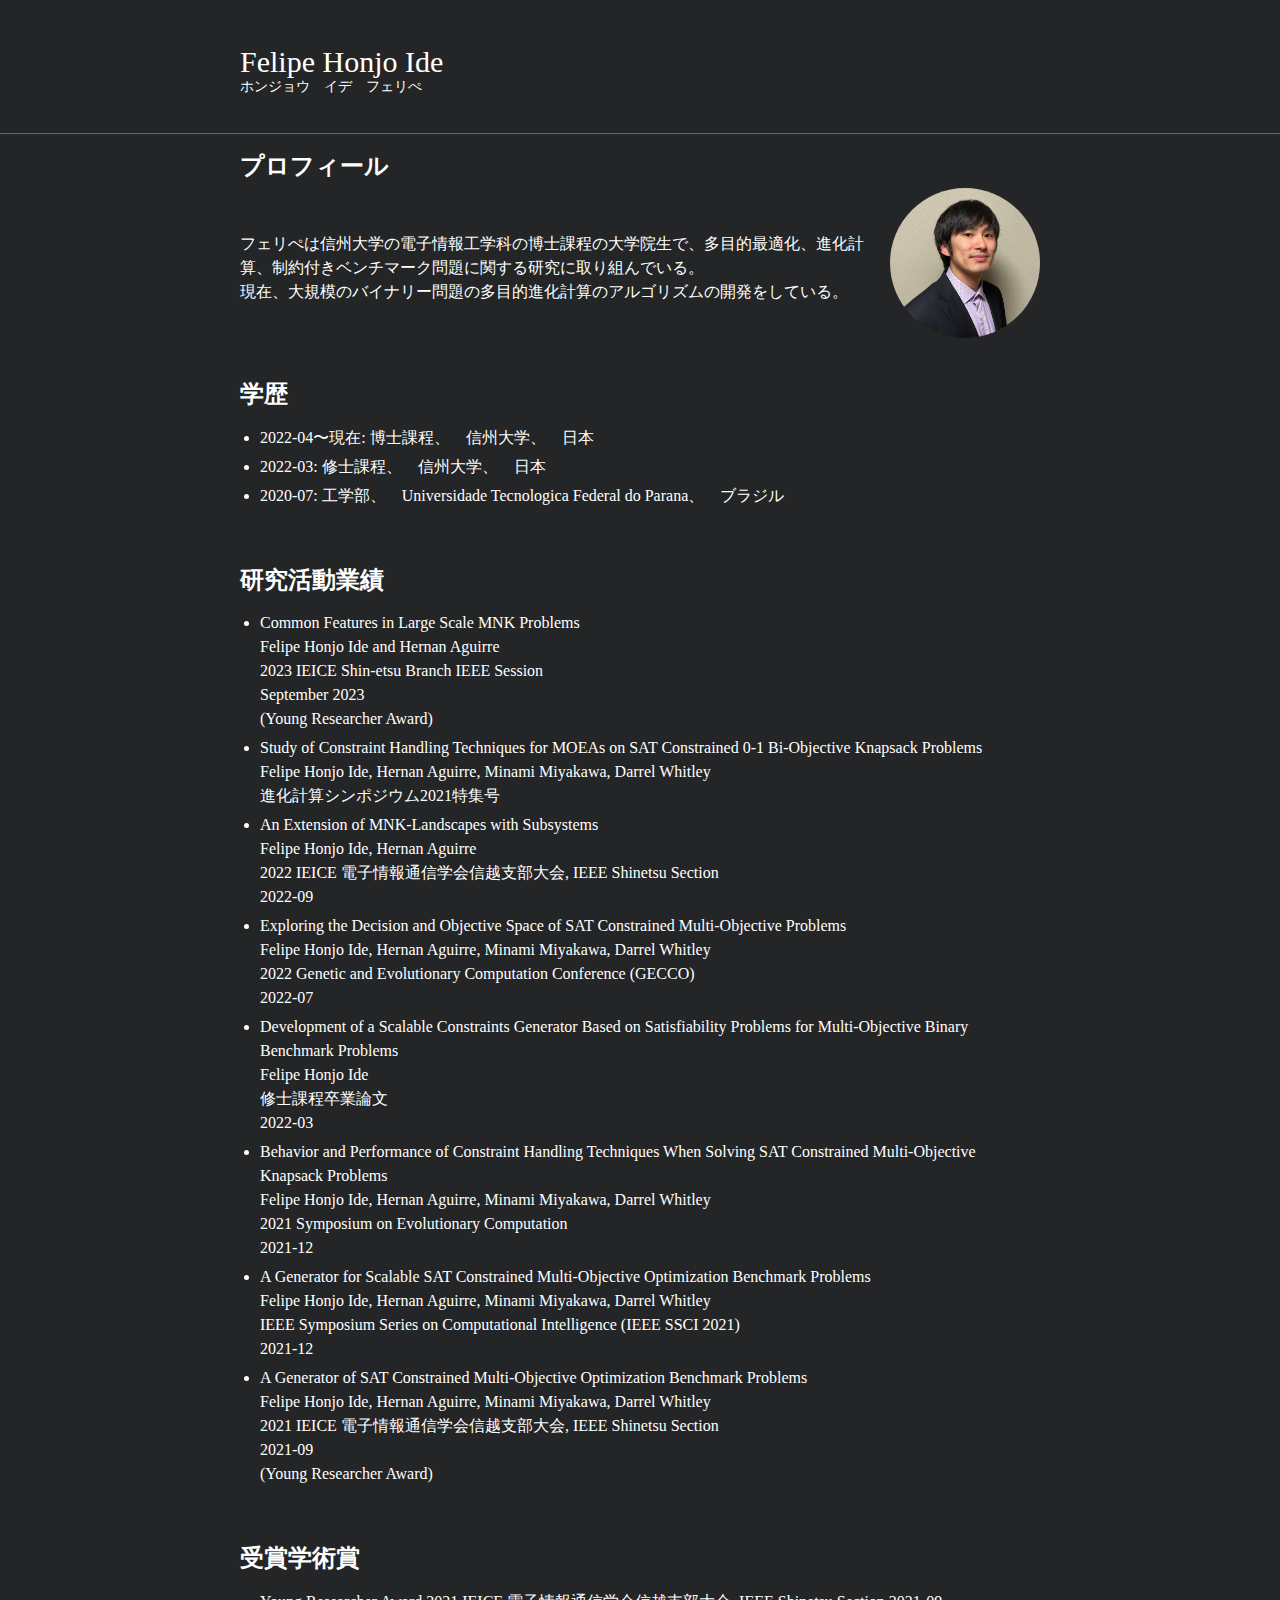
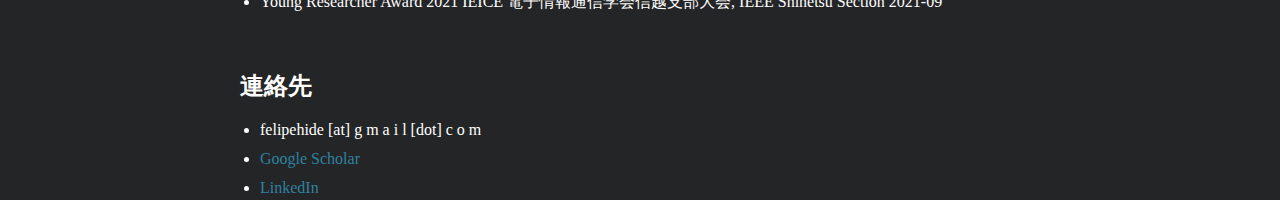
==== jp.html @ 53becaa8 "Add Shinetsu 2023" ====
<!DOCTYPE html>
<html lang="en">
<head>
    <title>Felipe Honjo Ide</title>

    <meta charset="utf-8">
    <meta name="viewport" content="width=device-width, initial-scale=1">
    <meta name="keywords" content="blog, accent, , Felipe Honjo Ide">
    <meta name="author" content="">
    <meta name="description" content="">
    
    <link href='https://fonts.googleapis.com/css?family=Open+Sans' rel='stylesheet' type='text/css'>
    <link rel="alternate" type="application/rss+xml" title="Felipe Honjo Ide RSS" href="/feed.xml" />
    <!-- <link rel="stylesheet" href="https://felipehide.github.io//css/main.scss"> -->
    <link rel="stylesheet" href="css/main.css">

</head>
<body>
    <div class="wrapper">
        <div class="navbar container">
            <a 
                id="author-name" class="alignable pull-left" href="https://felipehide.github.io/">
                Felipe Honjo Ide
            </a>
                <br>    
            <div class="alignable pull-left" style="font-size:90%">ホンジョウ　イデ　フェリぺ</div>
        </div>
        <div style="clear:both"></div>
        <hr>
        <div class="container content">
        <h2 id="summary">プロフィール</h2>
        <div class="about">
            <div>
                フェリぺは信州大学の電子情報工学科の博士課程の大学院生で、多目的最適化、進化計算、制約付きベンチマーク問題に関する研究に取り組んでいる。
                <br>
                現在、大規模のバイナリー問題の多目的進化計算のアルゴリズムの開発をしている。<br>
                <!-- PhD student in Electrical and Computer Engineering at Shinshu University in Japan. <br>
                    Received a Bachelor degree in Electronic Engineering from Federal University of Technology – Paraná (UTFPR), in Brazil <br>
                    Received a Masters degree in Electrical and Computer Engineering Engineering from Shinshu University, in Japan. <br>
                    Studied as an exchange student for one year at Shibaura Institute of Technology, in Japan during the undergraduate course. <br>
                    Working with Multi-Objective Optimization, Evolutionary Computation and Constrained Benchmark Problems. <br> -->
            </div>
                <div><img class="profile-picture" src="profile.jpg" /></div>
        </div>
        <br>
        <h2 id="news">学歴</h2>
            <ul>
                <li>2022-04〜現在: 博士課程、　信州大学、　日本</li>
                <li>2022-03: 修士課程、　信州大学、　日本</li>
                <li>2020-07: 工学部、　Universidade Tecnologica Federal do Parana、　ブラジル</li>
            </ul>
        <br>
        <h2 id="news">研究活動業績</h2>
        <ul>
            <li>
                Common Features in Large Scale MNK Problems<br>
                Felipe Honjo Ide and Hernan Aguirre<br>
                2023 IEICE Shin-etsu Branch IEEE Session <br>
                September 2023<br>
                (Young Researcher Award)<br>
            </li>
            <li>
                Study of Constraint Handling Techniques for MOEAs on SAT Constrained 0-1 Bi-Objective Knapsack Problems<br>
                Felipe Honjo Ide, Hernan Aguirre, Minami Miyakawa, Darrel Whitley<br>
                進化計算シンポジウム2021特集号<br>
            </li>
            <li>
                An Extension of MNK-Landscapes with Subsystems<br>
                Felipe Honjo Ide, Hernan Aguirre<br>
                2022 IEICE 電子情報通信学会信越支部大会, IEEE Shinetsu Section<br>
                2022-09<br>
            </li>
            <li>
                Exploring the Decision and Objective Space of SAT Constrained Multi-Objective Problems<br>
                Felipe Honjo Ide, Hernan Aguirre, Minami Miyakawa, Darrel Whitley<br>
                2022 Genetic and Evolutionary Computation Conference (GECCO)<br>
                2022-07<br>
            </li>
            <li>
                Development of a Scalable Constraints Generator Based on Satisfiability Problems for Multi-Objective Binary Benchmark Problems<br>
                Felipe Honjo Ide<br>
                修士課程卒業論文<br>
                2022-03<br>
            </li>
            <li>
                Behavior and Performance of Constraint Handling Techniques When Solving SAT Constrained Multi-Objective Knapsack Problems<br>
                Felipe Honjo Ide, Hernan Aguirre, Minami Miyakawa, Darrel Whitley<br>
                2021 Symposium on Evolutionary Computation<br>
                2021-12<br>
            </li>
            <li>
                A Generator for Scalable SAT Constrained Multi-Objective Optimization Benchmark Problems<br>
                Felipe Honjo Ide, Hernan Aguirre, Minami Miyakawa, Darrel Whitley<br>
                IEEE Symposium Series on Computational Intelligence (IEEE SSCI 2021)<br>
                2021-12<br>
            </li>
            <li>    
                A Generator of SAT Constrained Multi-Objective Optimization Benchmark Problems<br>
                Felipe Honjo Ide, Hernan Aguirre, Minami Miyakawa, Darrel Whitley<br>
                2021 IEICE 電子情報通信学会信越支部大会, IEEE Shinetsu Section<br>
                2021-09<br>
                (Young Researcher Award)<br>
            </li>
        </ul>
        <br>
        <h2 id="news">受賞学術賞</h2>
        <ul>
            <li>
                Young Researcher Award
                2021 IEICE 電子情報通信学会信越支部大会, IEEE Shinetsu Section
                2021-09
            </li>
        </ul>
        <br>
        <h2 id="contact">連絡先</h2>

        <ul>
            <li>felipehide [at] g m a i l [dot] c o m</li>
            <li><a href="https://scholar.google.com/citations?user=35aA8fUAAAAJ">Google Scholar</a></li>
            <li><a href="https://www.linkedin.com/in/felipe-honjo-ide-789574168/">LinkedIn</a></li>
        </ul>
        </div>
        
    </div>
      
    <script>
        (function(i,s,o,g,r,a,m){i['GoogleAnalyticsObject']=r;i[r]=i[r]||function(){
        (i[r].q=i[r].q||[]).push(arguments)},i[r].l=1*new Date();a=s.createElement(o),
        m=s.getElementsByTagName(o)[0];a.async=1;a.src=g;m.parentNode.insertBefore(a,m)
        })(window,document,'script','//www.google-analytics.com/analytics.js','ga');
        ga('create', 'UA-76569933-2', 'auto');
        ga('send', 'pageview');
    </script>
</body>
---- css/main.css ----
/*
 * Customization Variables
 */
/*
 * Build Variables, don't touch
 */
/*
 * Customization Variables
 */
/*
 * Build Variables, don't touch
 */
/*
 * Basic
 */
html {
  height: 100%;
  margin: 0;
  padding: 0;
}

body {
  margin: 0;
  height: 100%;
  background-color: #242526;
  color: #FFFFFF;
  line-height: 24px;
}

a {
  text-decoration: none;
  color: #3081a0;
}

a:hover {
  text-decoration: underline;
}

hr {
  border: 0;
  height: 0;
  border-top: 1px solid rgba(0, 0, 0, 0.1);
  border-bottom: 1px solid rgba(255, 255, 255, 0.3);
}

/*
 * Navbar
 */
#author-name {
  font-size: 30px;
  color: #FFFFFF;
  display: inline-block;
}

.navbar {
  padding: 50px 0 50px 0;
}

.navbar-ul {
  display: inline-block;
  margin: 0;
  padding: 5px 0 5px 0;
  margin-left: 20px;
}

.nav-list {
  list-style-type: none;
  margin: 0 5px 0 10px;
}

.alignable, .pull-right, .pull-left {
  display: inline-block;
}

.pull-left {
  float: left;
}

.pull-right {
  float: right;
}

.profile-picture {
  height: 150px;
  width: 150px;
  position: relative;
  margin: -10px 0 0 15px;
  float: right;
  border-radius: 50%;
}
p .profile-picture {
  padding: 0;
  margin: 0;
}
@media (max-width: 480px) {
  .profile-picture img {
    margin-top: -5px;
  }
}

/* Divs */
.container {
  max-width: 800px;
  margin: auto;
}

.wrapper {
  min-height: 100%;
}

.about {
  display: flex;
  align-items: center;
  justify-content: center;
}

/* Mobile */
@media (max-width: 800px) {
  .container {
    max-width: 600px;
    transition: 0.3s ease all;
  }
}
@media (max-width: 650px) {
  .container {
    max-width: 83%;
  }

  .navbar-ul {
    margin-top: 5px;
  }
}
@media (max-width: 580px) {
  #author-name {
    display: inline-block;
  }
}
/*
 * Customization Variables
 */
/*
 * Build Variables, don't touch
 */
.content a:hover {
  text-decoration: underline;
}
.content ol {
  counter-reset: list;
}
.content ol > li {
  list-style-position: none;
  position: relative;
  list-style: none;
  margin-top: 5px;
  margin-bottom: 5px;
}
.content ul > li {
  margin: 5px 0 5px 0;
}
.content ul {
  padding: 0 20px 0 20px;
}
.content ol {
  padding: 0 30px 0 30px;
}
.content ol > li:before {
  content: "[" counter(list, decimal) "] ";
  counter-increment: list;
  position: absolute;
  left: -30px;
}
.content blockquote {
  border-left: 5px solid #333333;
  margin: 20px 0 20px 0;
  padding: 2px 8px 2px 8px;
  font-style: italic;
}
.content .profile-picture {
  height: 150px;
  width: 150px;
  position: relative;
  margin: -10px 0 0 15px;
  float: right;
  border-radius: 50%;
}
p .content .profile-picture {
  padding: 0;
  margin: 0;
}
@media (max-width: 480px) {
  .content .profile-picture img {
    margin-top: -5px;
  }
}
.content img {
  text-align: center;
  width: 100%;
}

table {
  margin: 15px 0;
  border-collapse: collapse;
  width: 100%;
  padding: 0;
}

table tr {
  border-top: 1px solid #cccccc;
  background-color: white;
  margin: 0;
  padding: 0;
}

table tr:nth-child(2n) {
  background-color: #f8f8f8;
}

table tr th {
  font-weight: bold;
  border: 1px solid #cccccc;
  text-align: left;
  margin: 0;
  padding: 6px 13px;
}

table tr td {
  border: 1px solid #cccccc;
  text-align: left;
  margin: 0;
  padding: 6px 13px;
}

table tr th :first-child, table tr td :first-child {
  margin: 0;
}

table tr th :last-child, table tr td :last-child {
  margin: 0;
}

/*
 * Customization Variables
 */
/*
 * Build Variables, don't touch
 */
.content a:hover {
  text-decoration: underline;
}
.content ol {
  counter-reset: list;
}
.content ol > li {
  list-style-position: none;
  position: relative;
  list-style: none;
  margin-top: 5px;
  margin-bottom: 5px;
}
.content ul > li {
  margin: 5px 0 5px 0;
}
.content ul {
  padding: 0 20px 0 20px;
}
.content ol {
  padding: 0 30px 0 30px;
}
.content ol > li:before {
  content: "[" counter(list, decimal) "] ";
  counter-increment: list;
  position: absolute;
  left: -30px;
}
.content blockquote {
  border-left: 5px solid #333333;
  margin: 20px 0 20px 0;
  padding: 2px 8px 2px 8px;
  font-style: italic;
}
.content .profile-picture {
  height: 150px;
  width: 150px;
  position: relative;
  margin: -10px 0 0 15px;
  float: right;
  border-radius: 50%;
}
p .content .profile-picture {
  padding: 0;
  margin: 0;
}
@media (max-width: 480px) {
  .content .profile-picture img {
    margin-top: -5px;
  }
}
.content img {
  text-align: center;
  width: 100%;
}

table {
  margin: 15px 0;
  border-collapse: collapse;
  width: 100%;
  padding: 0;
}

table tr {
  border-top: 1px solid #cccccc;
  background-color: white;
  margin: 0;
  padding: 0;
}

table tr:nth-child(2n) {
  background-color: #f8f8f8;
}

table tr th {
  font-weight: bold;
  border: 1px solid #cccccc;
  text-align: left;
  margin: 0;
  padding: 6px 13px;
}

table tr td {
  border: 1px solid #cccccc;
  text-align: left;
  margin: 0;
  padding: 6px 13px;
}

table tr th :first-child, table tr td :first-child {
  margin: 0;
}

table tr th :last-child, table tr td :last-child {
  margin: 0;
}

/*# sourceMappingURL=main.css.map */
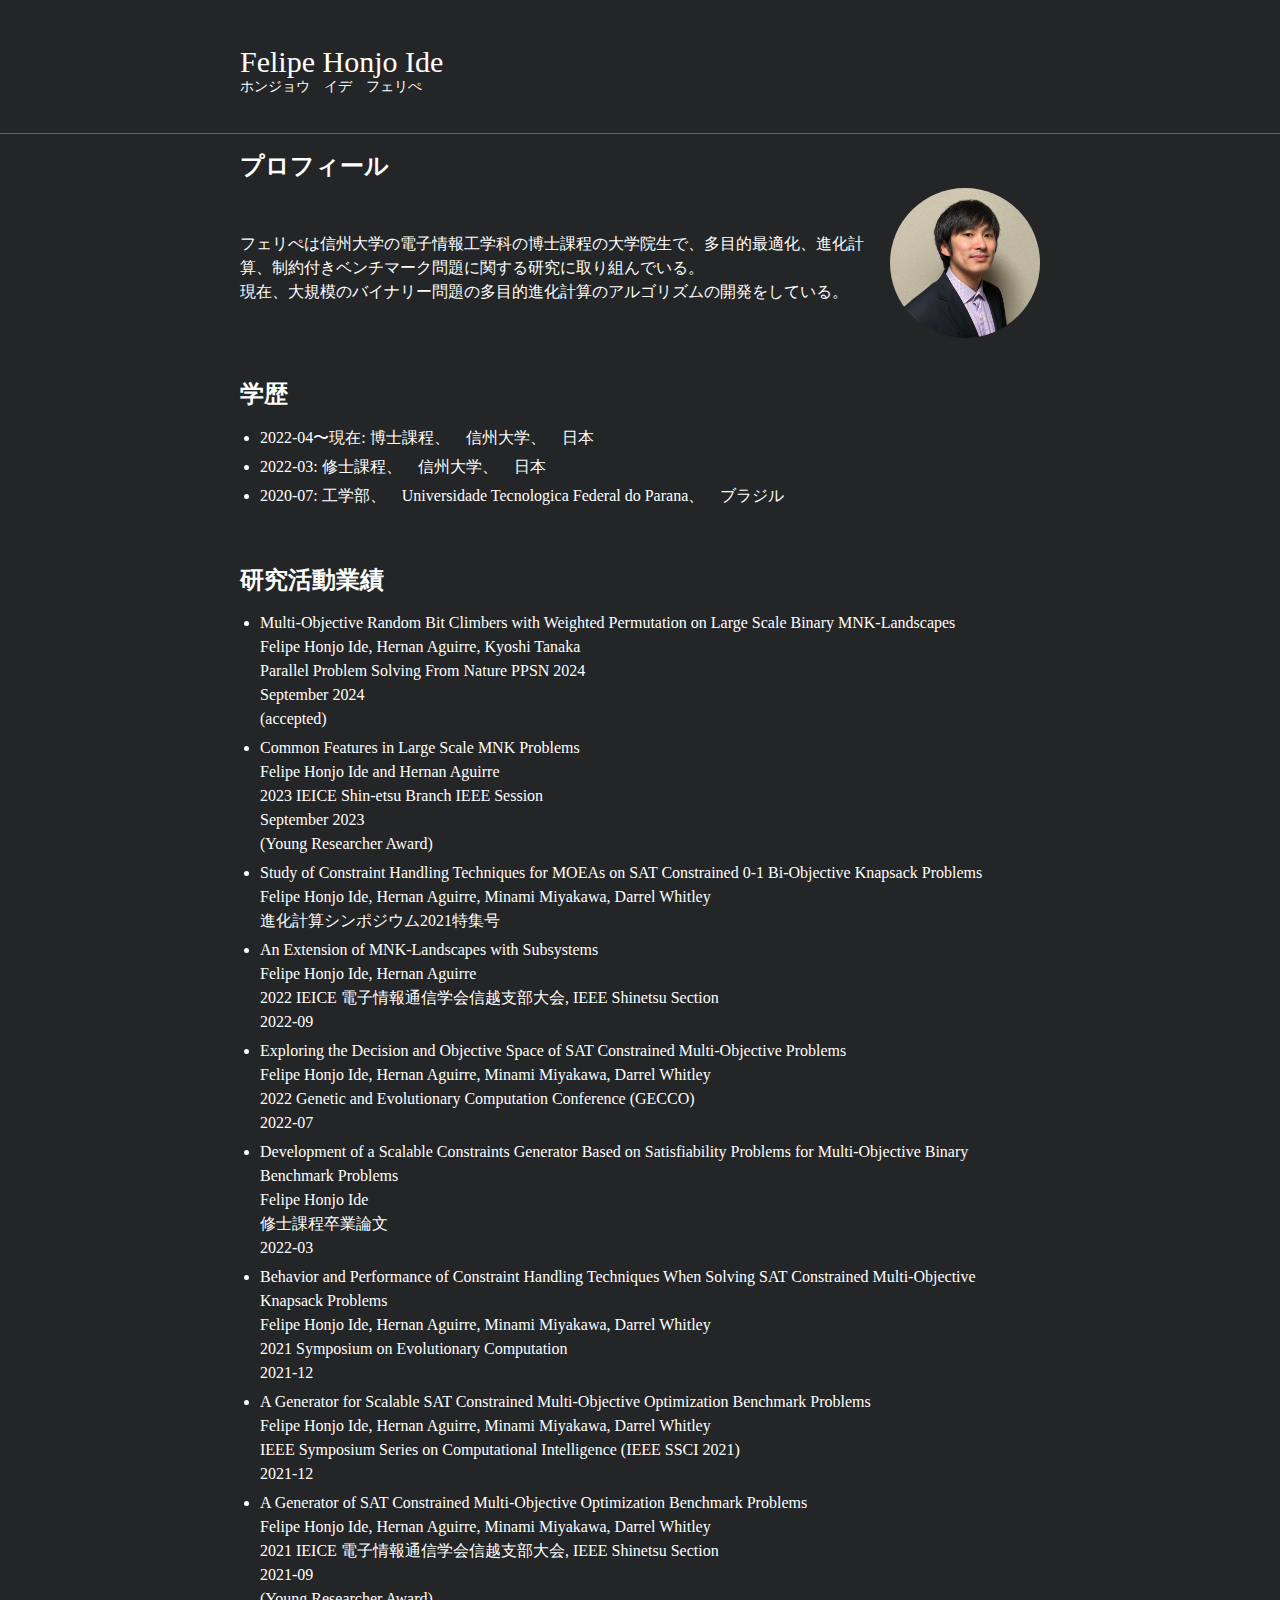
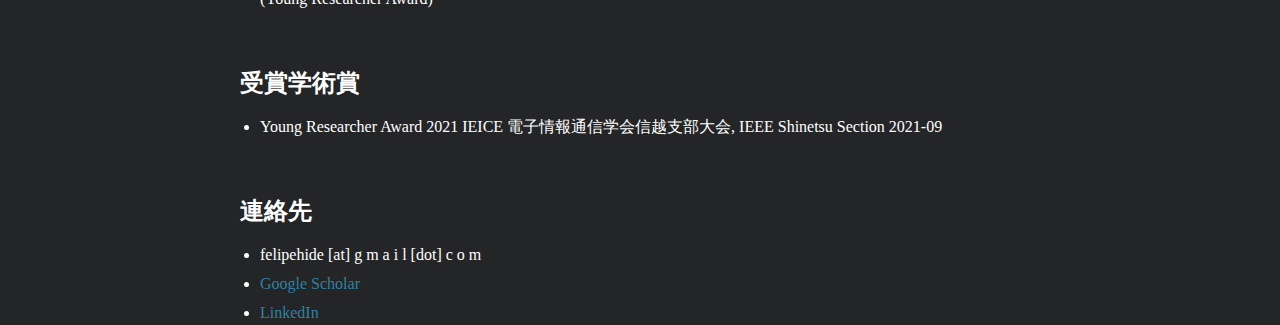
==== commit d229c93b: "add ppsn" ====
--- a/jp.html
+++ b/jp.html
@@ -52,6 +52,13 @@
         <br>
         <h2 id="news">研究活動業績</h2>
         <ul>
+            <li>
+                Multi-Objective Random Bit Climbers with Weighted Permutation on Large Scale Binary MNK-Landscapes<br>
+                Felipe Honjo Ide, Hernan Aguirre, Kyoshi Tanaka<br>
+                Parallel Problem Solving From Nature PPSN 2024<br>
+                September 2024<br>
+                (accepted)<br>
+            </li>
             <li>
                 Common Features in Large Scale MNK Problems<br>
                 Felipe Honjo Ide and Hernan Aguirre<br>
